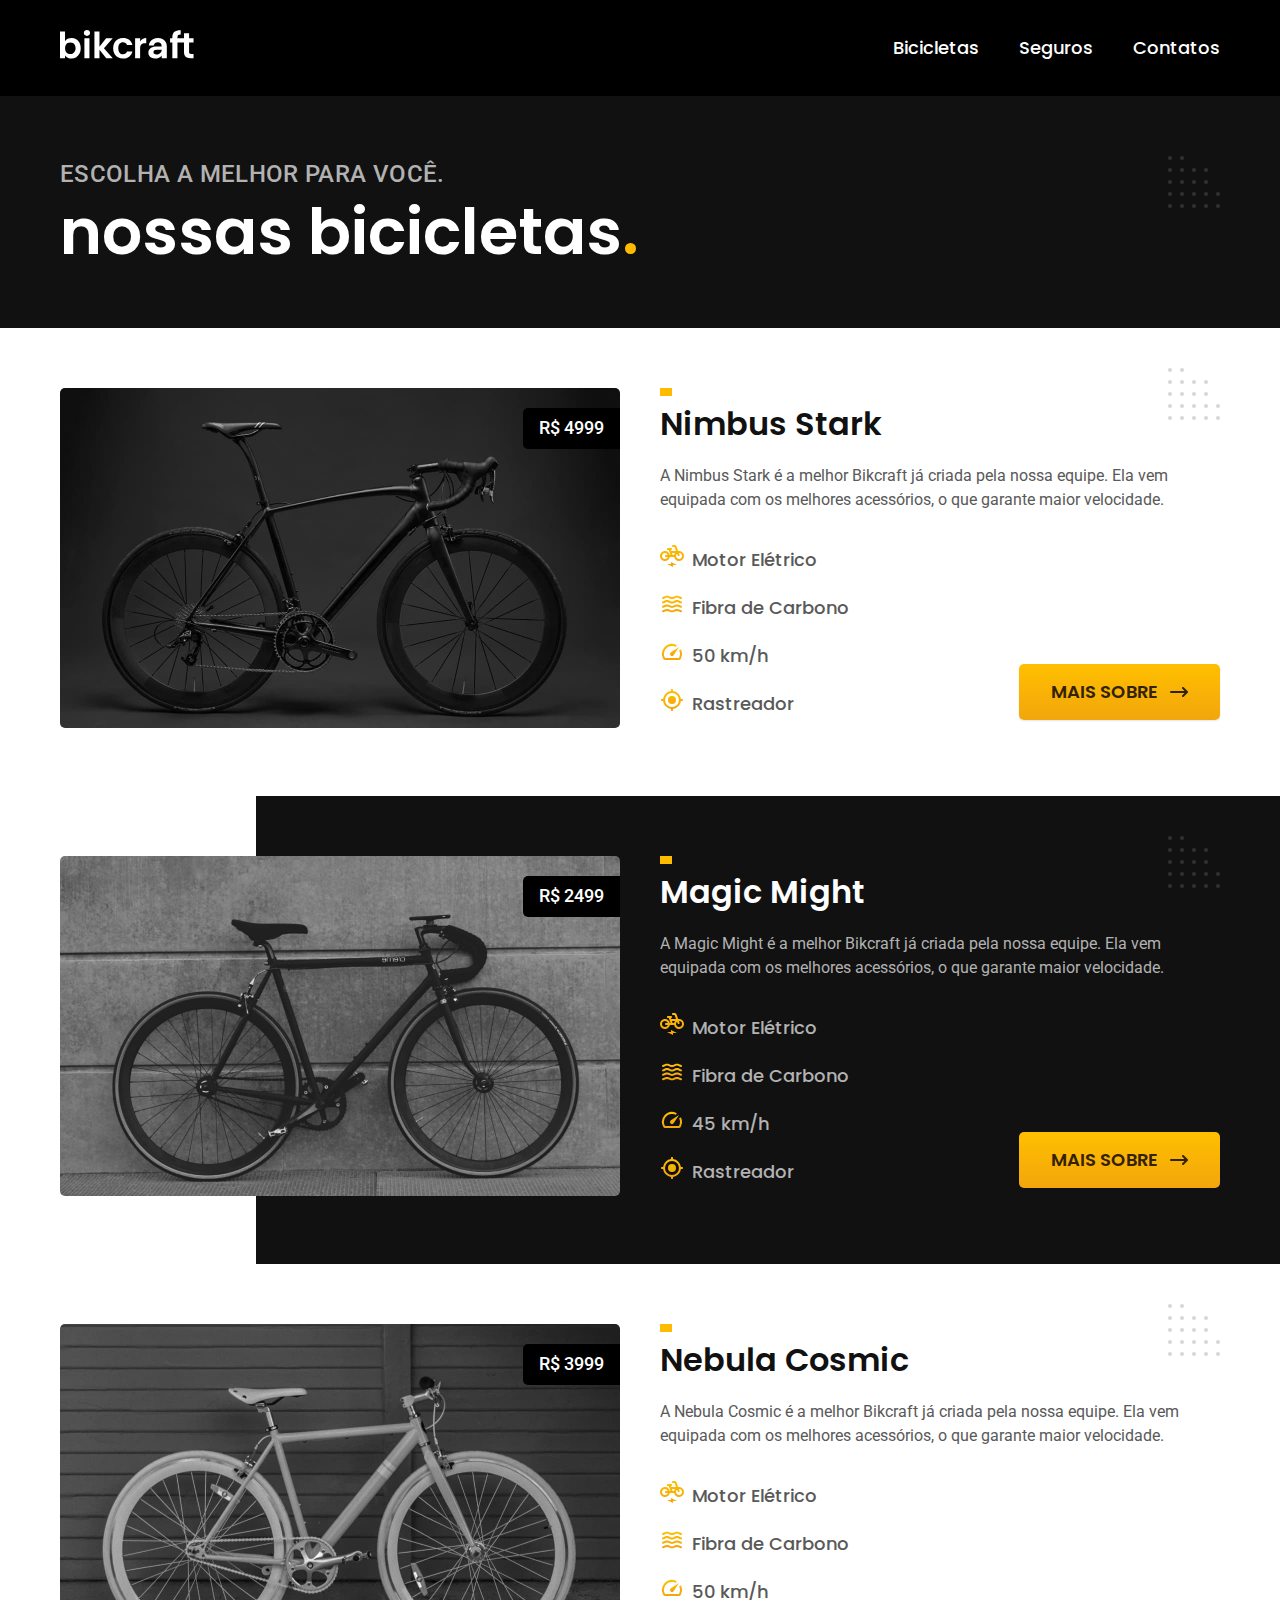
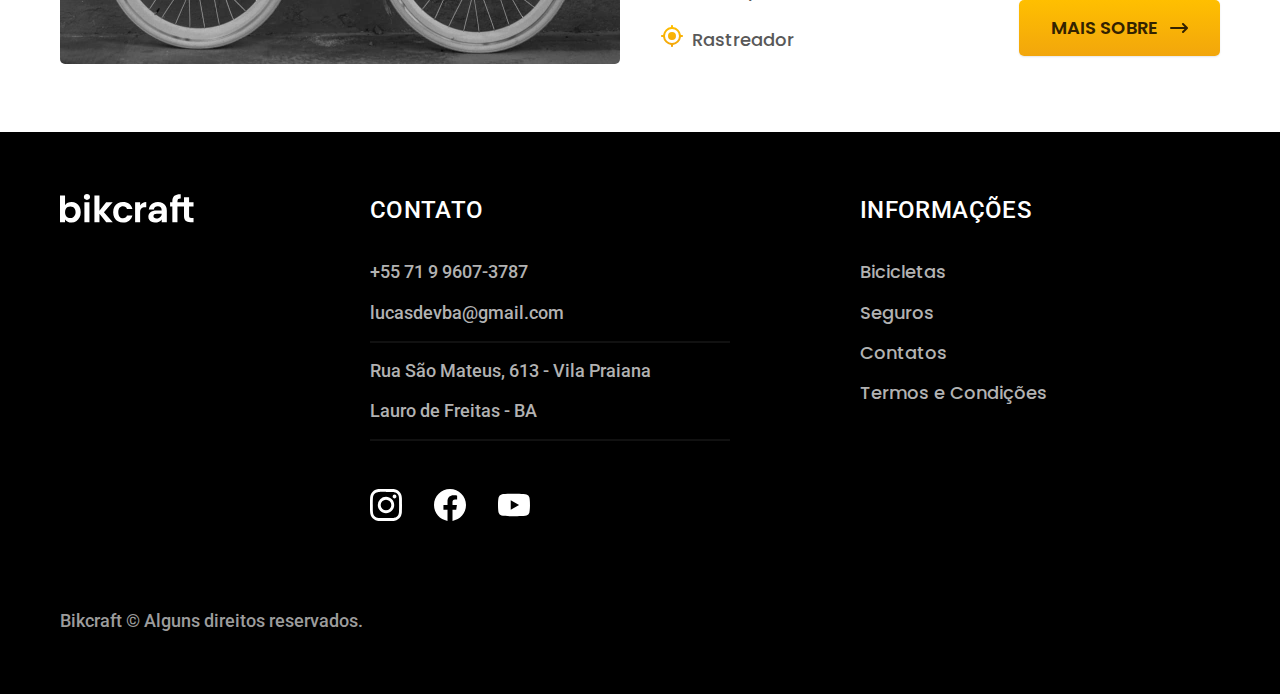
==== bicicletas.html @ 82ea4e1e "Estrutura final do site com responsivo" ====
<!DOCTYPE html>
<html lang="pt-br">

<head>
  <meta charset="UTF-8">
  <meta http-equiv="X-UA-Compatible" content="IE=edge">
  <meta name="viewport" content="width=device-width, initial-scale=1.0">
  <title>Bicicletas | bikcraft</title>
  <meta name="description" content="Bicicletas.">
  <link rel="stylesheet" href="./css/style.css">

  <link rel="preconnect" href="https://fonts.googleapis.com">
  <link rel="preconnect" href="https://fonts.gstatic.com" crossorigin>
  <link href="https://fonts.googleapis.com/css2?family=Poppins:wght@400;600&family=Roboto:wght@400;500&display=swap" rel="stylesheet">
  <style>
    @import url('https://fonts.googleapis.com/css2?family=Merriweather:ital,wght@1,900&display=swap');
  </style>

</head>

<body id="biciletas">
  <header class="header-bg">
    <div class="header container">
      <a href="./"><img src="img/bikcraft.svg" alt="bikcraft"></a>

      <nav aria-label="primaria">
        <ul class="header-menu font-1-m cor-0">
          <li><a href="./bicicletas.html">Bicicletas</a></li>
          <li><a href="./seguros.html">Seguros</a></li>
          <li><a href="./contatos.html">Contatos</a></li>
        </ul>
      </nav>
    </div>
  </header>

  <main>
    <div class="titulo-bg">
      <div class="titulo container">
        <p class="font-2-l-b cor-5">Escolha a melhor para você.</p>
        <h1 class="font-1-xxl cor-0">nossas bicicletas<span class="ponto">.</span></h1>
      </div>
    </div>

      <div class="bicicletas container">
        <div class="bicicletas-imagem">
          <img src="img/bicicletas/nimbus.jpg" alt="Bicicleta Preta">
          <span class="font-2-m cor-0">R$ 4999</span>
        </div>
        <div class="bicicletas-conteudo">
          <h2 class="font-1-xl">Nimbus Stark</h2>
          <p class="font-2-s cor-8">A Nimbus Stark é a melhor Bikcraft já criada pela nossa equipe. Ela vem equipada com os melhores acessórios, o que garante maior velocidade.</p>
          <ul class="font-1-m cor-8">
            <li><img src="img/icones/eletrica.svg" alt="">
              Motor Elétrico
            </li>
            <li><img src="img/icones/carbono.svg" alt="">
              Fibra de Carbono
            </li>
            <li><img src="img/icones/velocidade.svg" alt="">
              50 km/h
            </li>
            <li><img src="img/icones/rastreador.svg" alt="">
              Rastreador
            </li>
          </ul>
          <a class="botao seta" href="bicicletas/nimbus.html">Mais Sobre</a>
        </div>
      </div>
    

    <div class="bicicletas-bg">
      <div class="bicicletas container">
        <div class="bicicletas-imagem">
          <img src="img/bicicletas/magic.jpg" alt="Bicicleta Preta">
          <span class="font-2-m cor-0">R$ 2499</span>
        </div>
        <div class="bicicletas-conteudo">
          <h2 class="font-1-xl cor-0">Magic Might</h2>
          <p class="font-2-s cor-5">A Magic Might é a melhor Bikcraft já criada pela nossa equipe. Ela vem equipada com os melhores acessórios, o que garante maior velocidade.</p>
          <ul class="font-1-m cor-5">
            <li><img src="img/icones/eletrica.svg" alt="">
              Motor Elétrico
            </li>
            <li><img src="img/icones/carbono.svg" alt="">
              Fibra de Carbono
            </li>
            <li><img src="img/icones/velocidade.svg" alt="">
              45 km/h
            </li>
            <li><img src="img/icones/rastreador.svg" alt="">
              Rastreador
            </li>
          </ul>
          <a class="botao seta" href="./bicicletas/magic.html">Mais Sobre</a>
        </div>
      </div>
    </div>

      <div class="bicicletas container">
        <div class="bicicletas-imagem">
          <img src="img/bicicletas/nebula.jpg" alt="Bicicleta Preta">
          <span class="font-2-m cor-0">R$ 3999</span>
        </div>
        <div class="bicicletas-conteudo">
          <h2 class="font-1-xl">Nebula Cosmic</h2>
          <p class="font-2-s cor-8">A Nebula Cosmic é a melhor Bikcraft já criada pela nossa equipe. Ela vem equipada com os melhores acessórios, o que garante maior velocidade.</p>
          <ul class="font-1-m cor-8">
            <li><img src="img/icones/eletrica.svg" alt="">
              Motor Elétrico
            </li>
            <li><img src="img/icones/carbono.svg" alt="">
              Fibra de Carbono
            </li>
            <li><img src="img/icones/velocidade.svg" alt="">
              50 km/h
            </li>
            <li><img src="img/icones/rastreador.svg" alt="">
              Rastreador
            </li>
          </ul>
          <a class="botao seta" href="bicicletas/nebula.html">Mais Sobre</a>
        </div>
      </div>
    

  </main>

  <footer class="footer-bg">
    <div class="footer container">
      <img src="img/bikcraft.svg" alt="Bikcraft">
      <div class="footer-contato">
        <h3 class="font-2-l-b cor-0">Contato</h3>
        <ul class="cor-5 font-2-m">
          <li><a href="tel:+5571996073787">+55 71 9 9607-3787</a></li>
          <li><a href="mailto:lucasdevba@gmail.com">lucasdevba@gmail.com</a></li>
          <li>Rua São Mateus, 613 - Vila Praiana</li>
          <li>Lauro de Freitas - BA</li>
        </ul>

        <div class="footer-redes">
          <a href="./">
            <img src="img/redes/instagram.svg" alt="instagram">
          </a>
          <a href="./">
            <img src="img/redes/facebook.svg" alt="facebook">
          </a>
          <a href="./">
            <img src="img/redes/youtube.svg" alt="youtube">
          </a>
        </div>
      </div>
      <div class="footer-inforamcoes">
        <h3 class="font-2-l-b cor-0">Informações</h3>
        <nav>
          <ul class="font-1-m cor-5">
            <li><a href="./bicicletas.html">Bicicletas</a></li>
            <li><a href="./seguros.html">Seguros</a></li>
            <li><a href="./contatos.html">Contatos</a></li>
            <li><a href="./termos.html">Termos e Condições</a></li>
          </ul>
        </nav>
      </div>
      <p class="font-2-m cor-6 footer-copy">Bikcraft © Alguns direitos reservados.</p>
    </div>
  </footer>

</body>

</html>
---- css/style.css ----
@import "global/global.css";

@import"utilidades/tipografia.css";
@import"utilidades/cores.css";

@import "global/header.css";
@import "global/footer.css";

/* Utilidades */
@import"utilidades/componentes.css";
@import"utilidades/formulario.css";


/* Home */
@import "home/introducao.css";
@import "home/tecnologia.css";
@import "home/parceiros.css";
@import "home/depoimento.css";


/* Bicicletas */
@import"bicicletas/bicicletas-lista.css";@import"bicicletas/bicicletas.css";




/* Bicicleta */
@import"./bicicleta/bicicleta.css";
@import"./bicicleta/seguro.css";


/* Seguros */

@import"seguros/seguros.css";
@import"seguros/vantagens.css";
@import"seguros/perguntas.css";

/* contatos */
@import"contato/contato.css";
@import"contato/lojas.css";

/* Orçamento */
@import"orcamento/orcamento.css";


/* termos */

@import"termos/termos.css";
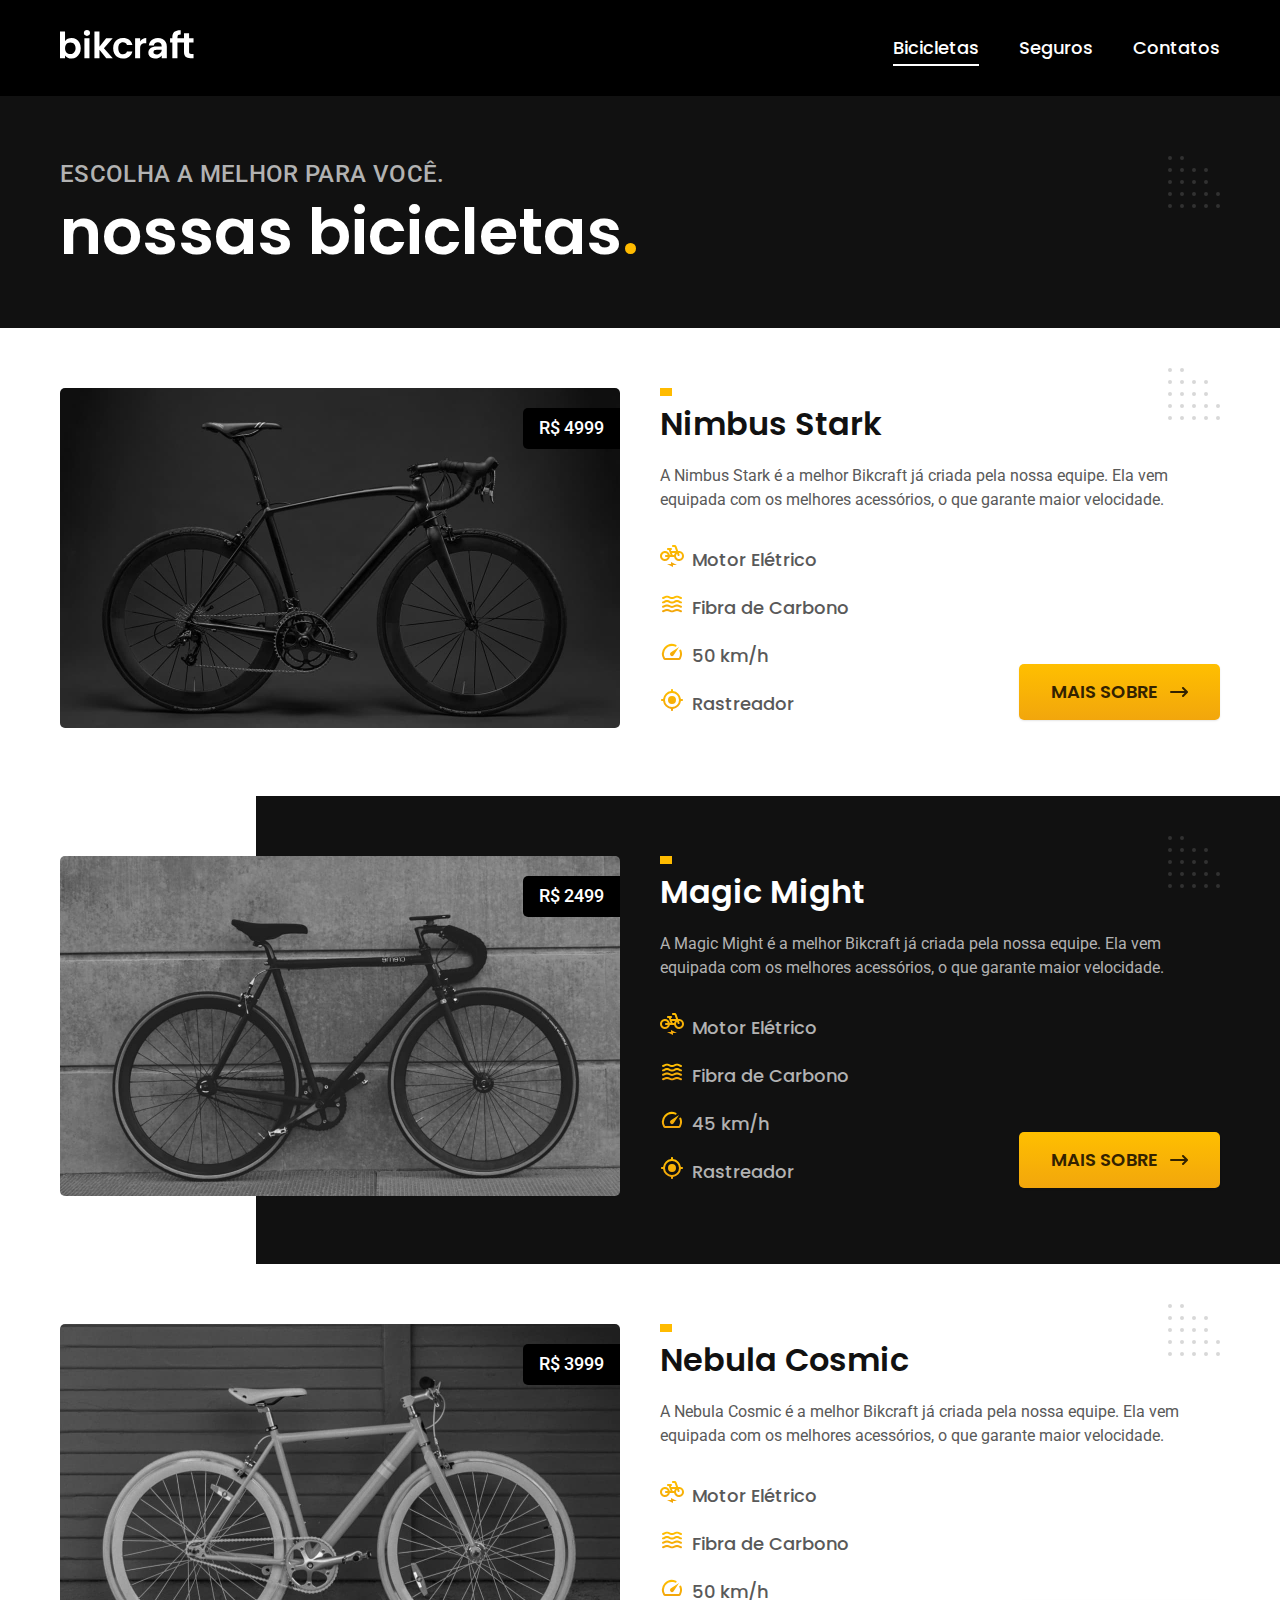
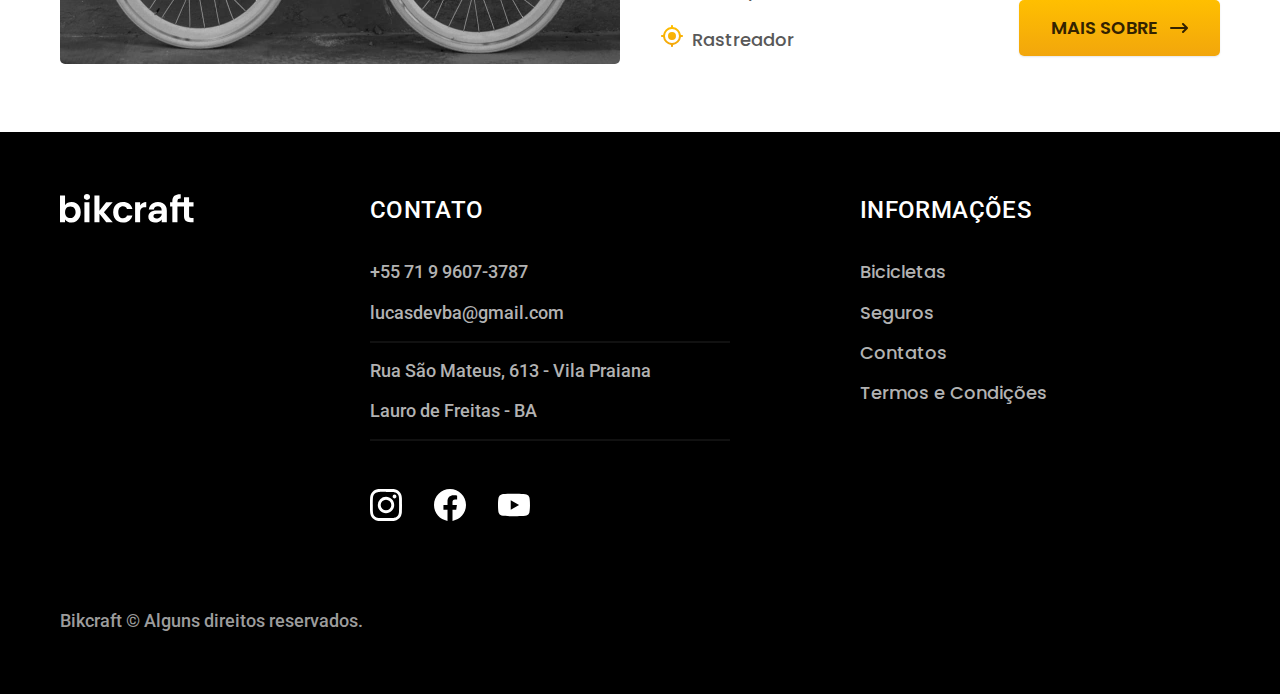
==== commit 12192d0b: "adicionando js e plugins" ====
--- a/bicicletas.html
+++ b/bicicletas.html
@@ -7,6 +7,8 @@
   <meta name="viewport" content="width=device-width, initial-scale=1.0">
   <title>Bicicletas | bikcraft</title>
   <meta name="description" content="Bicicletas.">
+
+  <link rel="preload" href="./css/style.css" as="style">
   <link rel="stylesheet" href="./css/style.css">
 
   <link rel="preconnect" href="https://fonts.googleapis.com">
@@ -41,32 +43,32 @@
       </div>
     </div>
 
-      <div class="bicicletas container">
-        <div class="bicicletas-imagem">
-          <img src="img/bicicletas/nimbus.jpg" alt="Bicicleta Preta">
-          <span class="font-2-m cor-0">R$ 4999</span>
-        </div>
-        <div class="bicicletas-conteudo">
-          <h2 class="font-1-xl">Nimbus Stark</h2>
-          <p class="font-2-s cor-8">A Nimbus Stark é a melhor Bikcraft já criada pela nossa equipe. Ela vem equipada com os melhores acessórios, o que garante maior velocidade.</p>
-          <ul class="font-1-m cor-8">
-            <li><img src="img/icones/eletrica.svg" alt="">
-              Motor Elétrico
-            </li>
-            <li><img src="img/icones/carbono.svg" alt="">
-              Fibra de Carbono
-            </li>
-            <li><img src="img/icones/velocidade.svg" alt="">
-              50 km/h
-            </li>
-            <li><img src="img/icones/rastreador.svg" alt="">
-              Rastreador
-            </li>
-          </ul>
-          <a class="botao seta" href="bicicletas/nimbus.html">Mais Sobre</a>
-        </div>
+    <div class="bicicletas container">
+      <div class="bicicletas-imagem">
+        <img src="img/bicicletas/nimbus.jpg" alt="Bicicleta Preta">
+        <span class="font-2-m cor-0">R$ 4999</span>
       </div>
-    
+      <div class="bicicletas-conteudo">
+        <h2 class="font-1-xl">Nimbus Stark</h2>
+        <p class="font-2-s cor-8">A Nimbus Stark é a melhor Bikcraft já criada pela nossa equipe. Ela vem equipada com os melhores acessórios, o que garante maior velocidade.</p>
+        <ul class="font-1-m cor-8">
+          <li><img src="img/icones/eletrica.svg" alt="">
+            Motor Elétrico
+          </li>
+          <li><img src="img/icones/carbono.svg" alt="">
+            Fibra de Carbono
+          </li>
+          <li><img src="img/icones/velocidade.svg" alt="">
+            50 km/h
+          </li>
+          <li><img src="img/icones/rastreador.svg" alt="">
+            Rastreador
+          </li>
+        </ul>
+        <a class="botao seta" href="bicicletas/nimbus.html">Mais Sobre</a>
+      </div>
+    </div>
+
 
     <div class="bicicletas-bg">
       <div class="bicicletas container">
@@ -96,32 +98,32 @@
       </div>
     </div>
 
-      <div class="bicicletas container">
-        <div class="bicicletas-imagem">
-          <img src="img/bicicletas/nebula.jpg" alt="Bicicleta Preta">
-          <span class="font-2-m cor-0">R$ 3999</span>
-        </div>
-        <div class="bicicletas-conteudo">
-          <h2 class="font-1-xl">Nebula Cosmic</h2>
-          <p class="font-2-s cor-8">A Nebula Cosmic é a melhor Bikcraft já criada pela nossa equipe. Ela vem equipada com os melhores acessórios, o que garante maior velocidade.</p>
-          <ul class="font-1-m cor-8">
-            <li><img src="img/icones/eletrica.svg" alt="">
-              Motor Elétrico
-            </li>
-            <li><img src="img/icones/carbono.svg" alt="">
-              Fibra de Carbono
-            </li>
-            <li><img src="img/icones/velocidade.svg" alt="">
-              50 km/h
-            </li>
-            <li><img src="img/icones/rastreador.svg" alt="">
-              Rastreador
-            </li>
-          </ul>
-          <a class="botao seta" href="bicicletas/nebula.html">Mais Sobre</a>
-        </div>
+    <div class="bicicletas container">
+      <div class="bicicletas-imagem">
+        <img src="img/bicicletas/nebula.jpg" alt="Bicicleta Preta">
+        <span class="font-2-m cor-0">R$ 3999</span>
       </div>
-    
+      <div class="bicicletas-conteudo">
+        <h2 class="font-1-xl">Nebula Cosmic</h2>
+        <p class="font-2-s cor-8">A Nebula Cosmic é a melhor Bikcraft já criada pela nossa equipe. Ela vem equipada com os melhores acessórios, o que garante maior velocidade.</p>
+        <ul class="font-1-m cor-8">
+          <li><img src="img/icones/eletrica.svg" alt="">
+            Motor Elétrico
+          </li>
+          <li><img src="img/icones/carbono.svg" alt="">
+            Fibra de Carbono
+          </li>
+          <li><img src="img/icones/velocidade.svg" alt="">
+            50 km/h
+          </li>
+          <li><img src="img/icones/rastreador.svg" alt="">
+            Rastreador
+          </li>
+        </ul>
+        <a class="botao seta" href="bicicletas/nebula.html">Mais Sobre</a>
+      </div>
+    </div>
+
 
   </main>
 
@@ -164,6 +166,8 @@
     </div>
   </footer>
 
+
+  <script src="js/script.js"></script>
 </body>
 
 </html>--- a/css/style.css
+++ b/css/style.css
@@ -2,6 +2,7 @@
 
 @import"utilidades/tipografia.css";
 @import"utilidades/cores.css";
+@import"utilidades/animacao.css";
 
 @import "global/header.css";
 @import "global/footer.css";
--- a/css/style.css
+++ b/css/style.css
@@ -2,6 +2,7 @@
 
 @import"utilidades/tipografia.css";
 @import"utilidades/cores.css";
+@import"utilidades/animacao.css";
 
 @import "global/header.css";
 @import "global/footer.css";
